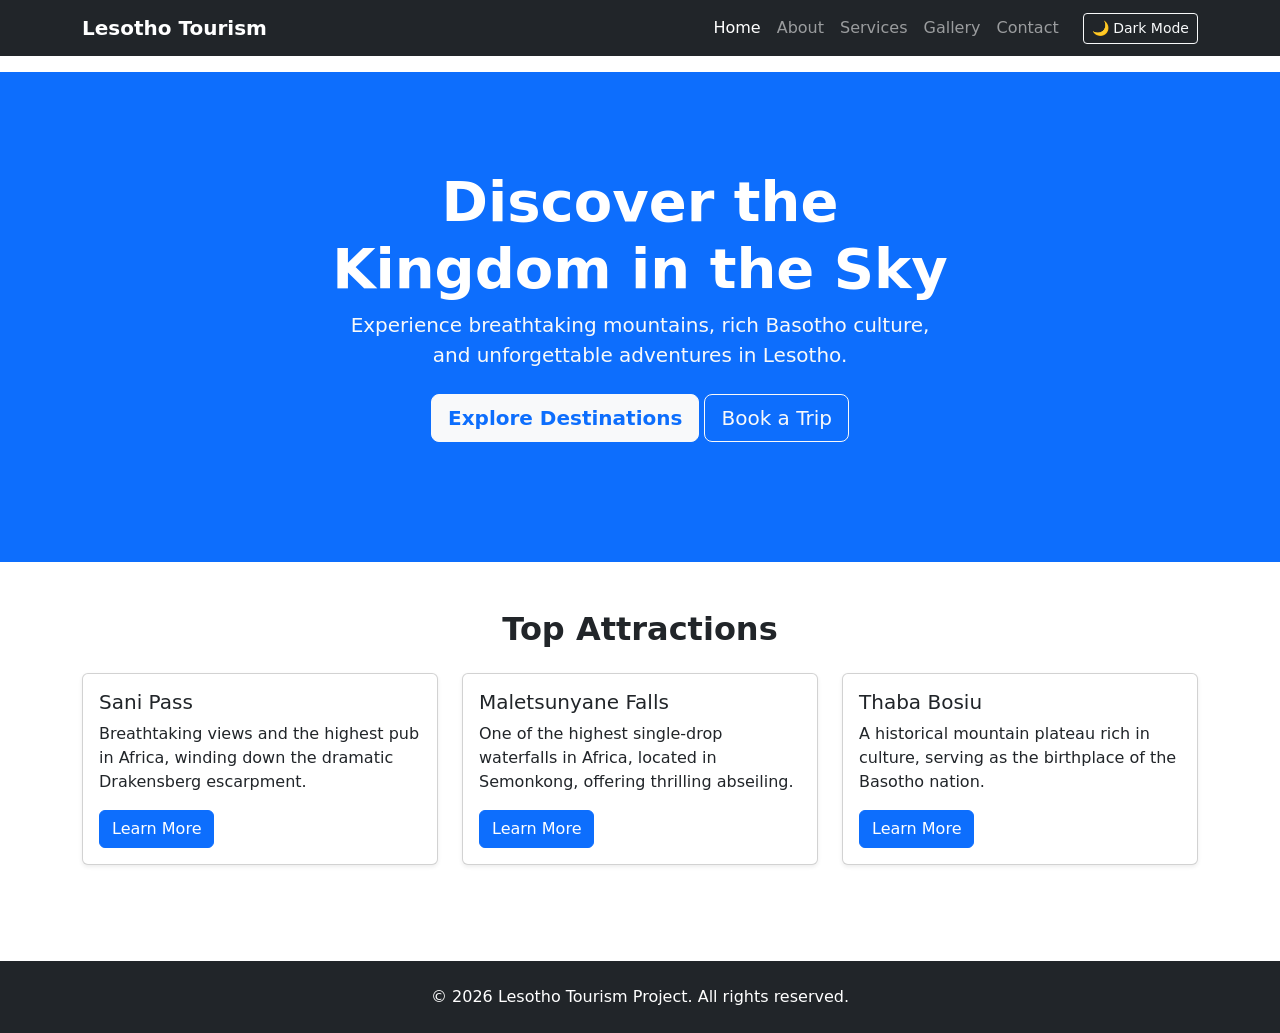
==== index.html @ ba1c9ec5 "Add files via upload Upload Lesotho Tourism Website files." ====
<!DOCTYPE html>
<html lang="en">
<head>
    <meta charset="UTF-8">
    <meta name="viewport" content="width=device-width, initial-scale=1.0">
    <title>Kingdom of Lesotho - Tourism</title>
    
    <link href="https://cdn.jsdelivr.net/npm/bootstrap@5.3.2/dist/css/bootstrap.min.css" rel="stylesheet">
    
    <link rel="stylesheet" href="style.css">
</head>
<body>

    
    <header>
        <nav class="navbar navbar-expand-lg navbar-dark bg-dark fixed-top">
            <div class="container">
                <a class="navbar-brand fw-bold" href="index.html">Lesotho Tourism</a>
                <button class="navbar-toggler" type="button" data-bs-toggle="collapse" data-bs-target="#navbarNav" aria-controls="navbarNav" aria-expanded="false" aria-label="Toggle navigation">
                    <span class="navbar-toggler-icon"></span>
                </button>
                <div class="collapse navbar-collapse" id="navbarNav">
                    <ul class="navbar-nav ms-auto">
                        <li class="nav-item"><a class="nav-link active" href="index.html">Home</a></li>
                        <li class="nav-item"><a class="nav-link" href="about.html">About</a></li>
                        <li class="nav-item"><a class="nav-link" href="services.html">Services</a></li>
                        <li class="nav-item"><a class="nav-link" href="gallery.html">Gallery</a></li>
                        <li class="nav-item"><a class="nav-link" href="contact.html">Contact</a></li>
                    </ul>
                   
                    <button id="themeToggle" class="btn btn-outline-light ms-3 btn-sm">🌙 Dark Mode</button>
                </div>
            </div>
        </nav>
    </header>

   
    <main class="mt-5 pt-4">
        
      
        <section class="py-5 text-center container-fluid bg-primary text-white jumbotron">
            <div class="row py-lg-5">
                <div class="col-lg-6 col-md-8 mx-auto">
                    <h1 class="fw-bold display-4">Discover the Kingdom in the Sky</h1>
                    <p class="lead text-light">Experience breathtaking mountains, rich Basotho culture, and unforgettable adventures in Lesotho.</p>
                    <p>
                        <a href="services.html" class="btn btn-light btn-lg my-2 text-primary fw-bold">Explore Destinations</a>
                        <a href="contact.html" class="btn btn-outline-light btn-lg my-2">Book a Trip</a>
                    </p>
                </div>
            </div>
        </section>

       
        <section class="container py-5">
            <h2 class="text-center mb-4 fw-bold">Top Attractions</h2>
            <div class="row g-4">
                <div class="col-md-4">
                    <div class="card h-100 shadow-sm custom-card">
                        <div class="card-body">
                            <h3 class="card-title h5">Sani Pass</h3>
                            <p class="card-text">Breathtaking views and the highest pub in Africa, winding down the dramatic Drakensberg escarpment.</p>
                            <a href="services.html" class="btn btn-primary">Learn More</a>
                        </div>
                    </div>
                </div>
                <div class="col-md-4">
                    <div class="card h-100 shadow-sm custom-card">
                        <div class="card-body">
                            <h3 class="card-title h5">Maletsunyane Falls</h3>
                            <p class="card-text">One of the highest single-drop waterfalls in Africa, located in Semonkong, offering thrilling abseiling.</p>
                            <a href="services.html" class="btn btn-primary">Learn More</a>
                        </div>
                    </div>
                </div>
                <div class="col-md-4">
                    <div class="card h-100 shadow-sm custom-card">
                        <div class="card-body">
                            <h3 class="card-title h5">Thaba Bosiu</h3>
                            <p class="card-text">A historical mountain plateau rich in culture, serving as the birthplace of the Basotho nation.</p>
                            <a href="services.html" class="btn btn-primary">Learn More</a>
                        </div>
                    </div>
                </div>
            </div>
        </section>

    </main>

    
    <footer class="bg-dark text-white text-center py-4 mt-5">
        <div class="container">
            <p class="mb-0">&copy; 2026 Lesotho Tourism Project. All rights reserved.</p>
        </div>
    </footer>

    
    <script src="https://cdn.jsdelivr.net/npm/bootstrap@5.3.2/dist/js/bootstrap.bundle.min.js"></script>
    <!-- Custom JavaScript -->
    <script src="script.js"></script>
</body>
</html>
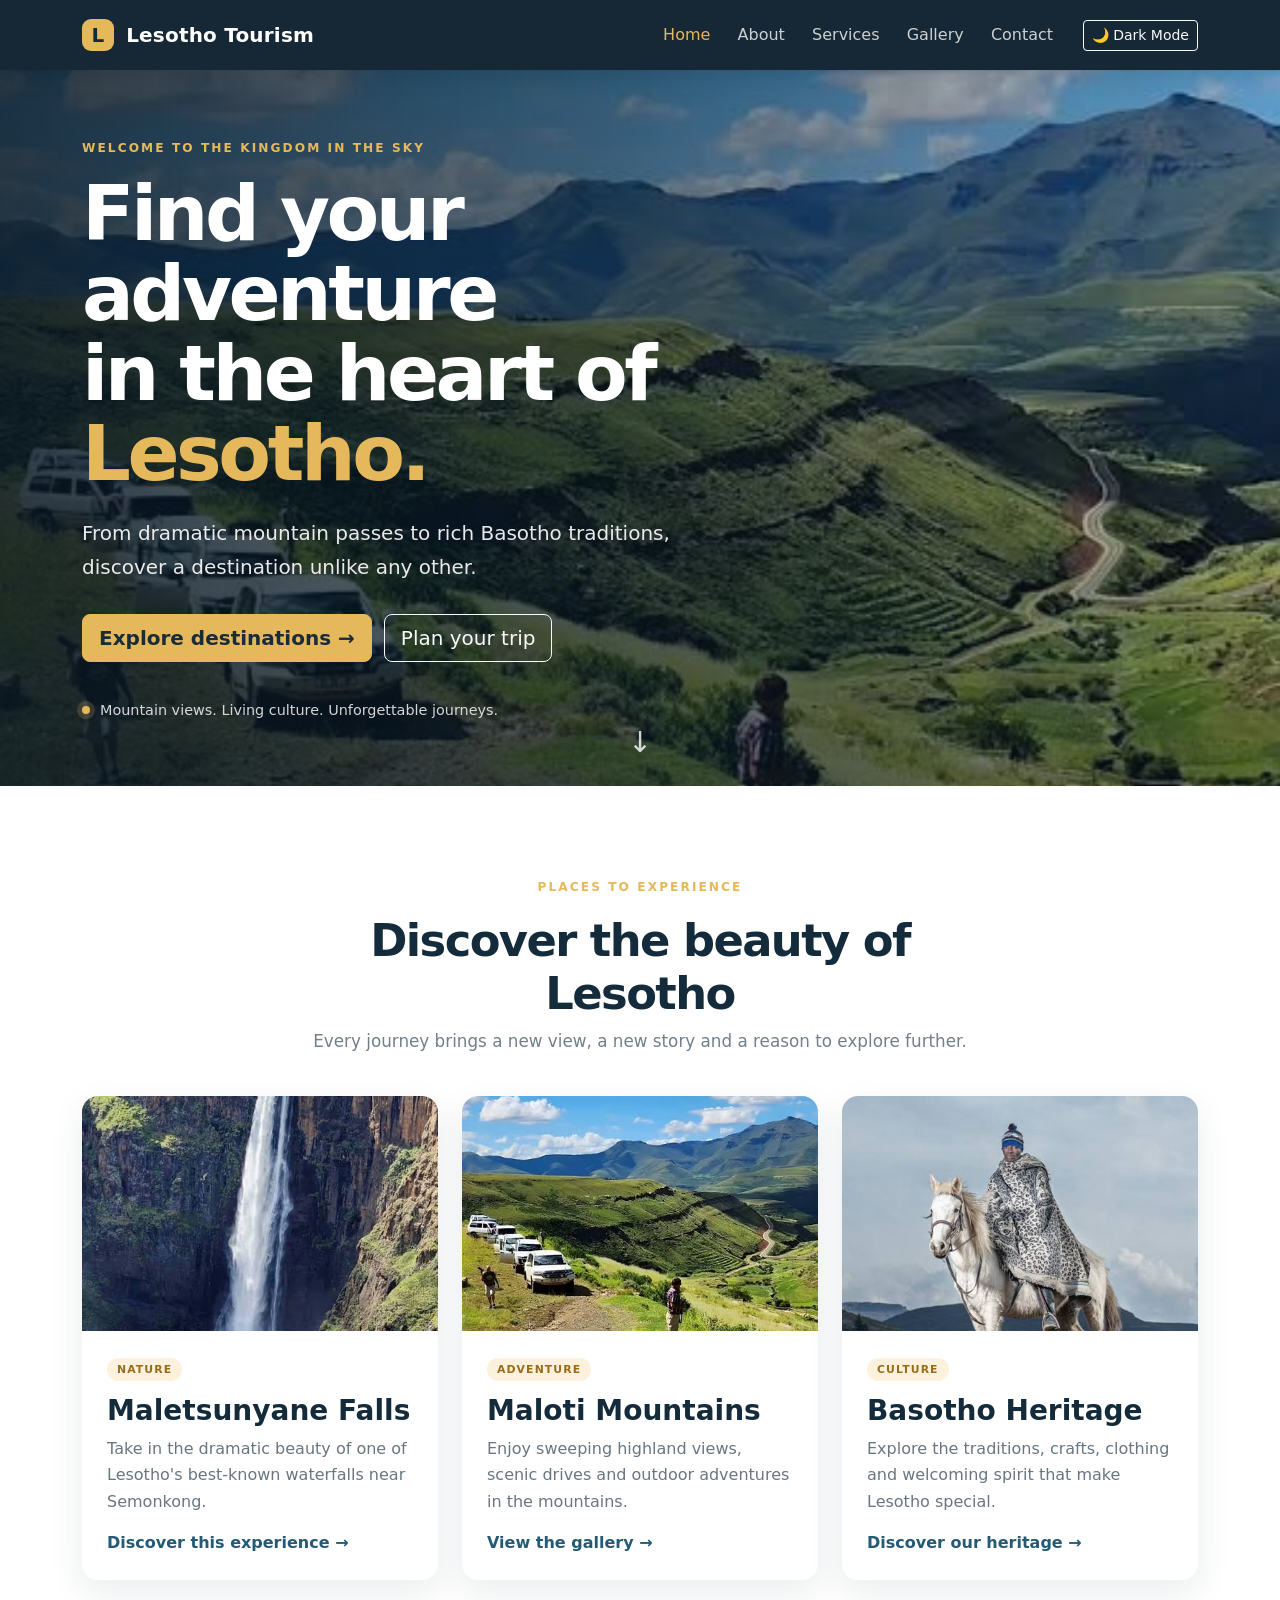
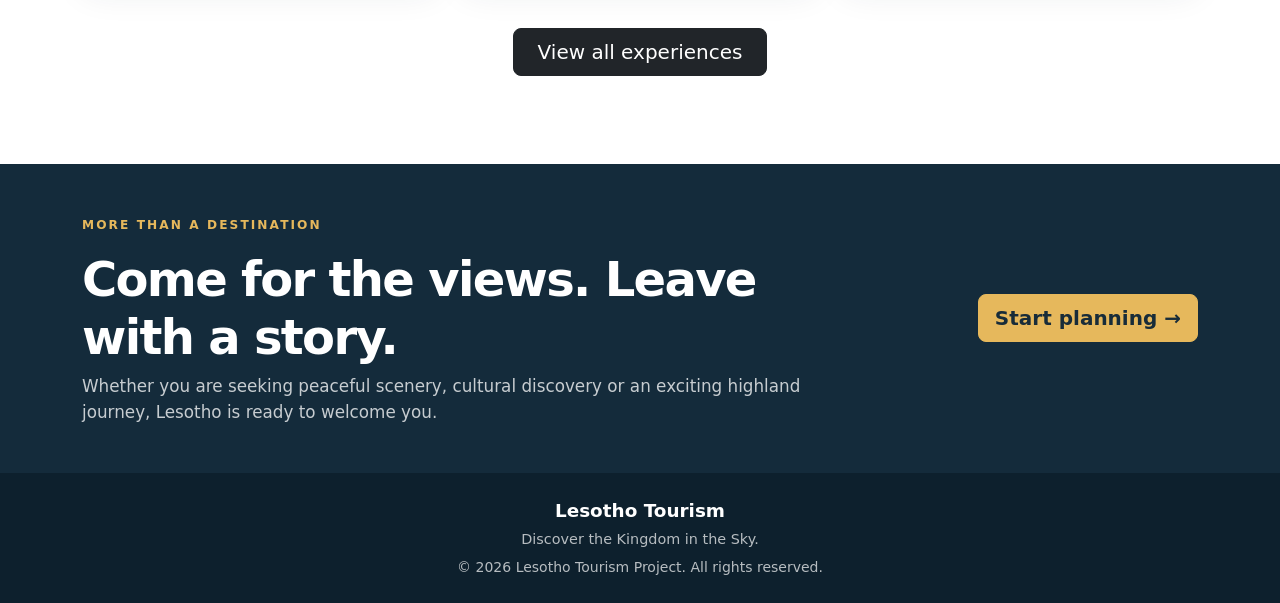
==== commit ede664b4: "Add files via upload" ====
--- a/index.html
+++ b/index.html
@@ -1,102 +1,94 @@
-<!DOCTYPE html>
-<html lang="en">
-<head>
-    <meta charset="UTF-8">
-    <meta name="viewport" content="width=device-width, initial-scale=1.0">
-    <title>Kingdom of Lesotho - Tourism</title>
-    
-    <link href="https://cdn.jsdelivr.net/npm/bootstrap@5.3.2/dist/css/bootstrap.min.css" rel="stylesheet">
-    
-    <link rel="stylesheet" href="style.css">
-</head>
-<body>
-
-    
-    <header>
-        <nav class="navbar navbar-expand-lg navbar-dark bg-dark fixed-top">
-            <div class="container">
-                <a class="navbar-brand fw-bold" href="index.html">Lesotho Tourism</a>
-                <button class="navbar-toggler" type="button" data-bs-toggle="collapse" data-bs-target="#navbarNav" aria-controls="navbarNav" aria-expanded="false" aria-label="Toggle navigation">
-                    <span class="navbar-toggler-icon"></span>
-                </button>
-                <div class="collapse navbar-collapse" id="navbarNav">
-                    <ul class="navbar-nav ms-auto">
-                        <li class="nav-item"><a class="nav-link active" href="index.html">Home</a></li>
-                        <li class="nav-item"><a class="nav-link" href="about.html">About</a></li>
-                        <li class="nav-item"><a class="nav-link" href="services.html">Services</a></li>
-                        <li class="nav-item"><a class="nav-link" href="gallery.html">Gallery</a></li>
-                        <li class="nav-item"><a class="nav-link" href="contact.html">Contact</a></li>
-                    </ul>
-                   
-                    <button id="themeToggle" class="btn btn-outline-light ms-3 btn-sm">🌙 Dark Mode</button>
-                </div>
-            </div>
-        </nav>
-    </header>
-
-   
-    <main class="mt-5 pt-4">
-        
-      
-        <section class="py-5 text-center container-fluid bg-primary text-white jumbotron">
-            <div class="row py-lg-5">
-                <div class="col-lg-6 col-md-8 mx-auto">
-                    <h1 class="fw-bold display-4">Discover the Kingdom in the Sky</h1>
-                    <p class="lead text-light">Experience breathtaking mountains, rich Basotho culture, and unforgettable adventures in Lesotho.</p>
-                    <p>
-                        <a href="services.html" class="btn btn-light btn-lg my-2 text-primary fw-bold">Explore Destinations</a>
-                        <a href="contact.html" class="btn btn-outline-light btn-lg my-2">Book a Trip</a>
-                    </p>
-                </div>
-            </div>
-        </section>
-
-       
-        <section class="container py-5">
-            <h2 class="text-center mb-4 fw-bold">Top Attractions</h2>
-            <div class="row g-4">
-                <div class="col-md-4">
-                    <div class="card h-100 shadow-sm custom-card">
-                        <div class="card-body">
-                            <h3 class="card-title h5">Sani Pass</h3>
-                            <p class="card-text">Breathtaking views and the highest pub in Africa, winding down the dramatic Drakensberg escarpment.</p>
-                            <a href="services.html" class="btn btn-primary">Learn More</a>
-                        </div>
-                    </div>
-                </div>
-                <div class="col-md-4">
-                    <div class="card h-100 shadow-sm custom-card">
-                        <div class="card-body">
-                            <h3 class="card-title h5">Maletsunyane Falls</h3>
-                            <p class="card-text">One of the highest single-drop waterfalls in Africa, located in Semonkong, offering thrilling abseiling.</p>
-                            <a href="services.html" class="btn btn-primary">Learn More</a>
-                        </div>
-                    </div>
-                </div>
-                <div class="col-md-4">
-                    <div class="card h-100 shadow-sm custom-card">
-                        <div class="card-body">
-                            <h3 class="card-title h5">Thaba Bosiu</h3>
-                            <p class="card-text">A historical mountain plateau rich in culture, serving as the birthplace of the Basotho nation.</p>
-                            <a href="services.html" class="btn btn-primary">Learn More</a>
-                        </div>
-                    </div>
-                </div>
-            </div>
-        </section>
-
-    </main>
-
-    
-    <footer class="bg-dark text-white text-center py-4 mt-5">
-        <div class="container">
-            <p class="mb-0">&copy; 2026 Lesotho Tourism Project. All rights reserved.</p>
-        </div>
-    </footer>
-
-    
-    <script src="https://cdn.jsdelivr.net/npm/bootstrap@5.3.2/dist/js/bootstrap.bundle.min.js"></script>
-    <!-- Custom JavaScript -->
-    <script src="script.js"></script>
-</body>
-</html>+<!DOCTYPE html>
+<html lang="en" data-bs-theme="light">
+<head>
+    <meta charset="UTF-8">
+    <meta name="viewport" content="width=device-width, initial-scale=1.0">
+    <meta name="description" content="Discover Lesotho's mountain scenery, Basotho culture, waterfalls and unforgettable travel experiences.">
+    <title>Lesotho Tourism | Discover the Kingdom in the Sky</title>
+    <link href="https://cdn.jsdelivr.net/npm/bootstrap@5.3.2/dist/css/bootstrap.min.css" rel="stylesheet">
+    <link rel="stylesheet" href="style.css">
+</head>
+<body>
+    <header>
+        <nav class="navbar navbar-expand-lg navbar-dark site-navbar fixed-top">
+            <div class="container">
+                <a class="navbar-brand fw-bold" href="index.html"><span class="brand-mark">L</span> Lesotho Tourism</a>
+                <button class="navbar-toggler" type="button" data-bs-toggle="collapse" data-bs-target="#navbarNav" aria-controls="navbarNav" aria-expanded="false" aria-label="Toggle navigation">
+                    <span class="navbar-toggler-icon"></span>
+                </button>
+                <div class="collapse navbar-collapse" id="navbarNav">
+                    <ul class="navbar-nav ms-auto align-items-lg-center">
+                        <li class="nav-item"><a class="nav-link active" aria-current="page" href="index.html">Home</a></li>
+                        <li class="nav-item"><a class="nav-link" href="about.html">About</a></li>
+                        <li class="nav-item"><a class="nav-link" href="services.html">Services</a></li>
+                        <li class="nav-item"><a class="nav-link" href="gallery.html">Gallery</a></li>
+                        <li class="nav-item"><a class="nav-link" href="contact.html">Contact</a></li>
+                    </ul>
+                    <button id="themeToggle" class="btn btn-outline-light btn-sm ms-lg-3 mt-3 mt-lg-0" type="button">🌙 Dark Mode</button>
+                </div>
+            </div>
+        </nav>
+    </header>
+
+    <main>
+        <section class="home-hero">
+            <div class="container hero-content">
+                <span class="hero-eyebrow">WELCOME TO THE KINGDOM IN THE SKY</span>
+                <h1>Find your adventure<br>in the heart of <span>Lesotho.</span></h1>
+                <p>From dramatic mountain passes to rich Basotho traditions, discover a destination unlike any other.</p>
+                <div class="hero-actions">
+                    <a href="services.html" class="btn btn-gold btn-lg">Explore destinations <span aria-hidden="true">→</span></a>
+                    <a href="contact.html" class="btn btn-outline-light btn-lg">Plan your trip</a>
+                </div>
+                <div class="hero-note"><span class="hero-dot"></span> Mountain views. Living culture. Unforgettable journeys.</div>
+            </div>
+            <a class="scroll-cue" href="#discover" aria-label="Scroll to discover">↓</a>
+        </section>
+
+        <section class="container section-space">
+            <div class="section-heading text-center">
+                <span class="section-kicker">PLACES TO EXPERIENCE</span>
+                <h2>Discover the beauty of Lesotho</h2>
+                <p>Every journey brings a new view, a new story and a reason to explore further.</p>
+            </div>
+            <div class="row g-4 destination-grid">
+                <div class="col-md-4">
+                    <article class="card destination-card h-100">
+                        <img src="maletsunyane.jpeg" class="card-img-top" alt="Maletsunyane Falls surrounded by the mountains near Semonkong">
+                        <div class="card-body"><span class="destination-tag">NATURE</span><h3 class="card-title">Maletsunyane Falls</h3><p class="card-text">Take in the dramatic beauty of one of Lesotho's best-known waterfalls near Semonkong.</p><a href="services.html" class="text-link">Discover this experience <span aria-hidden="true">→</span></a></div>
+                    </article>
+                </div>
+                <div class="col-md-4">
+                    <article class="card destination-card h-100">
+                        <img src="maluti.jpeg" class="card-img-top" alt="Green mountain scenery and winding highland roads in Lesotho">
+                        <div class="card-body"><span class="destination-tag">ADVENTURE</span><h3 class="card-title">Maloti Mountains</h3><p class="card-text">Enjoy sweeping highland views, scenic drives and outdoor adventures in the mountains.</p><a href="gallery.html" class="text-link">View the gallery <span aria-hidden="true">→</span></a></div>
+                    </article>
+                </div>
+                <div class="col-md-4">
+                    <article class="card destination-card h-100">
+                        <img src="basotho.jpeg" class="card-img-top" alt="Basotho horse riders wearing traditional clothing">
+                        <div class="card-body"><span class="destination-tag">CULTURE</span><h3 class="card-title">Basotho Heritage</h3><p class="card-text">Explore the traditions, crafts, clothing and welcoming spirit that make Lesotho special.</p><a href="about.html" class="text-link">Discover our heritage <span aria-hidden="true">→</span></a></div>
+                    </article>
+                </div>
+            </div>
+            <div class="text-center mt-5"><a href="services.html" class="btn btn-dark btn-lg px-4">View all experiences</a></div>
+        </section>
+
+        <section class="culture-banner">
+            <div class="container py-5">
+                <div class="row align-items-center g-4">
+                    <div class="col-lg-8"><span class="section-kicker text-gold">MORE THAN A DESTINATION</span><h2>Come for the views. Leave with a story.</h2><p class="mb-0">Whether you are seeking peaceful scenery, cultural discovery or an exciting highland journey, Lesotho is ready to welcome you.</p></div>
+                    <div class="col-lg-4 text-lg-end"><a href="contact.html" class="btn btn-gold btn-lg">Start planning <span aria-hidden="true">→</span></a></div>
+                </div>
+            </div>
+        </section>
+    </main>
+
+    <footer class="site-footer text-center py-4">
+        <div class="container"><a class="footer-brand" href="index.html">Lesotho Tourism</a><p class="mb-1">Discover the Kingdom in the Sky.</p><small>© 2026 Lesotho Tourism Project. All rights reserved.</small></div>
+    </footer>
+
+    <script src="https://cdn.jsdelivr.net/npm/bootstrap@5.3.2/dist/js/bootstrap.bundle.min.js"></script>
+    <script src="script.js"></script>
+</body>
+</html>
--- a/style.css
+++ b/style.css
@@ -0,0 +1,87 @@
+:root {
+    --lesotho-navy: #142b3b;
+    --lesotho-blue: #244f67;
+    --lesotho-gold: #e6b85c;
+    --lesotho-cream: #f7f5ef;
+}
+
+html { scroll-behavior: smooth; }
+body { padding-top: 70px; }
+.site-navbar { background: rgba(15, 34, 47, .97); box-shadow: 0 5px 24px rgba(0,0,0,.12); min-height: 70px; }
+.navbar-brand { letter-spacing: .2px; }
+.brand-mark { display: inline-grid; place-items: center; width: 32px; height: 32px; margin-right: 5px; border-radius: 9px; color: var(--lesotho-navy); background: var(--lesotho-gold); font-weight: 800; }
+.site-navbar .nav-link { color: rgba(255,255,255,.78); padding-left: .85rem !important; padding-right: .85rem !important; transition: color .2s ease; }
+.site-navbar .nav-link:hover, .site-navbar .nav-link.active { color: var(--lesotho-gold); }
+
+.home-hero {
+    min-height: 690px;
+    display: flex;
+    align-items: center;
+    position: relative;
+    color: #fff;
+    background-image: linear-gradient(90deg, rgba(8,24,36,.84) 0%, rgba(8,24,36,.58) 48%, rgba(8,24,36,.16) 100%), linear-gradient(0deg, rgba(8,24,36,.35), transparent 45%), url("maluti.jpeg");
+    background-size: cover;
+    background-position: center 48%;
+}
+.hero-content { position: relative; z-index: 1; padding-top: 65px; padding-bottom: 65px; }
+.hero-eyebrow, .section-kicker { display: inline-block; color: var(--lesotho-gold); font-size: .76rem; font-weight: 800; letter-spacing: .17em; margin-bottom: 17px; }
+.home-hero h1 { max-width: 780px; font-size: clamp(2.8rem, 6vw, 5.4rem); font-weight: 800; line-height: 1.04; letter-spacing: -.045em; margin-bottom: 22px; }
+.home-hero h1 span { color: var(--lesotho-gold); }
+.home-hero p { max-width: 590px; color: rgba(255,255,255,.9); font-size: clamp(1.05rem, 2vw, 1.25rem); line-height: 1.7; }
+.hero-actions { display: flex; flex-wrap: wrap; gap: 12px; margin-top: 30px; }
+.btn-gold { background: var(--lesotho-gold); color: #182c39; border: 1px solid var(--lesotho-gold); font-weight: 750; }
+.btn-gold:hover { background: #f0ca7d; border-color: #f0ca7d; color: #142b3b; transform: translateY(-2px); }
+.hero-note { display: flex; align-items: center; gap: 10px; margin-top: 38px; color: rgba(255,255,255,.82); font-size: .9rem; }
+.hero-dot { width: 8px; height: 8px; border-radius: 50%; background: var(--lesotho-gold); box-shadow: 0 0 0 5px rgba(230,184,92,.18); }
+.scroll-cue { position: absolute; bottom: 22px; left: 50%; transform: translateX(-50%); color: #fff; font-size: 1.8rem; text-decoration: none; opacity: .8; }
+.welcome-strip { background: var(--lesotho-cream); color: #203644; }
+.welcome-item { display: flex; justify-content: center; align-items: center; gap: 13px; text-align: left; }
+.welcome-item > span { font-size: 1.8rem; }
+.welcome-item strong, .welcome-item small { display: block; }
+.welcome-item strong { font-size: .98rem; }
+.welcome-item small { color: #687680; font-size: .82rem; margin-top: 2px; }
+.section-space { padding-top: 88px; padding-bottom: 88px; }
+.section-heading { max-width: 690px; margin: 0 auto 42px; }
+.section-heading h2 { color: var(--lesotho-navy); font-size: clamp(2rem, 4vw, 2.8rem); font-weight: 800; letter-spacing: -.035em; }
+.section-heading p { color: #71808a; font-size: 1.05rem; }
+.destination-card { overflow: hidden; border: 0; border-radius: 16px; box-shadow: 0 12px 35px rgba(20,43,59,.09); transition: transform .25s ease, box-shadow .25s ease; }
+.destination-card:hover { transform: translateY(-7px); box-shadow: 0 18px 42px rgba(20,43,59,.16); }
+.destination-card .card-img-top { height: 235px; object-fit: cover; }
+.destination-card .card-body { padding: 25px; }
+.destination-tag { color: #9a6c19; background: #fbf1dc; border-radius: 30px; padding: 5px 10px; font-size: .68rem; font-weight: 800; letter-spacing: .1em; }
+.destination-card .card-title { color: var(--lesotho-navy); font-weight: 800; margin-top: 14px; }
+.destination-card .card-text { color: #687680; line-height: 1.65; }
+.text-link { color: #245a75; font-weight: 750; text-decoration: none; }
+.text-link:hover { color: #a87822; }
+.culture-banner { background: var(--lesotho-navy); color: #fff; }
+.culture-banner h2 { font-size: clamp(2rem, 4vw, 3rem); font-weight: 800; letter-spacing: -.035em; }
+.culture-banner p { color: rgba(255,255,255,.76); font-size: 1.05rem; max-width: 720px; }
+.text-gold { color: var(--lesotho-gold); }
+.site-footer { background: #0d202d; color: rgba(255,255,255,.7); }
+.footer-brand { color: #fff; font-weight: 800; font-size: 1.15rem; text-decoration: none; }
+.site-footer p { font-size: .9rem; margin-top: 5px; }
+
+/* Existing gallery styles */
+.carousel-img { height: 450px; object-fit: cover; }
+.gallery-preview { height: 220px; width: 100%; object-fit: cover; cursor: pointer; transition: filter .3s ease, transform .3s ease; }
+.gallery-preview:hover { filter: brightness(.9); transform: scale(1.015); }
+.custom-card { border: 0; border-radius: 12px; overflow: hidden; transition: transform .2s ease, box-shadow .2s ease; }
+.custom-card:hover { transform: translateY(-4px); box-shadow: 0 12px 28px rgba(0,0,0,.12) !important; }
+
+@media (max-width: 767.98px) {
+    body { padding-top: 66px; }
+    .home-hero { min-height: 620px; background-position: 58% center; }
+    .home-hero h1 { font-size: clamp(2.65rem, 12vw, 4rem); }
+    .hero-actions .btn { width: 100%; }
+    .welcome-item { justify-content: flex-start; max-width: 240px; margin: 0 auto; }
+    .section-space { padding-top: 65px; padding-bottom: 65px; }
+    .destination-card .card-img-top { height: 220px; }
+    .carousel-img { height: 280px; }
+}
+
+html[data-bs-theme="dark"] .welcome-strip { background: #182a35; color: #f4f1e9; }
+html[data-bs-theme="dark"] .welcome-item small { color: #bdc8ce; }
+html[data-bs-theme="dark"] .section-heading h2, html[data-bs-theme="dark"] .destination-card .card-title { color: #f1f4f5; }
+html[data-bs-theme="dark"] .section-heading p, html[data-bs-theme="dark"] .destination-card .card-text { color: #c0cbd1; }
+html[data-bs-theme="dark"] .destination-card { background: #203541; }
+html[data-bs-theme="dark"] .text-link { color: #f0c56f; }
